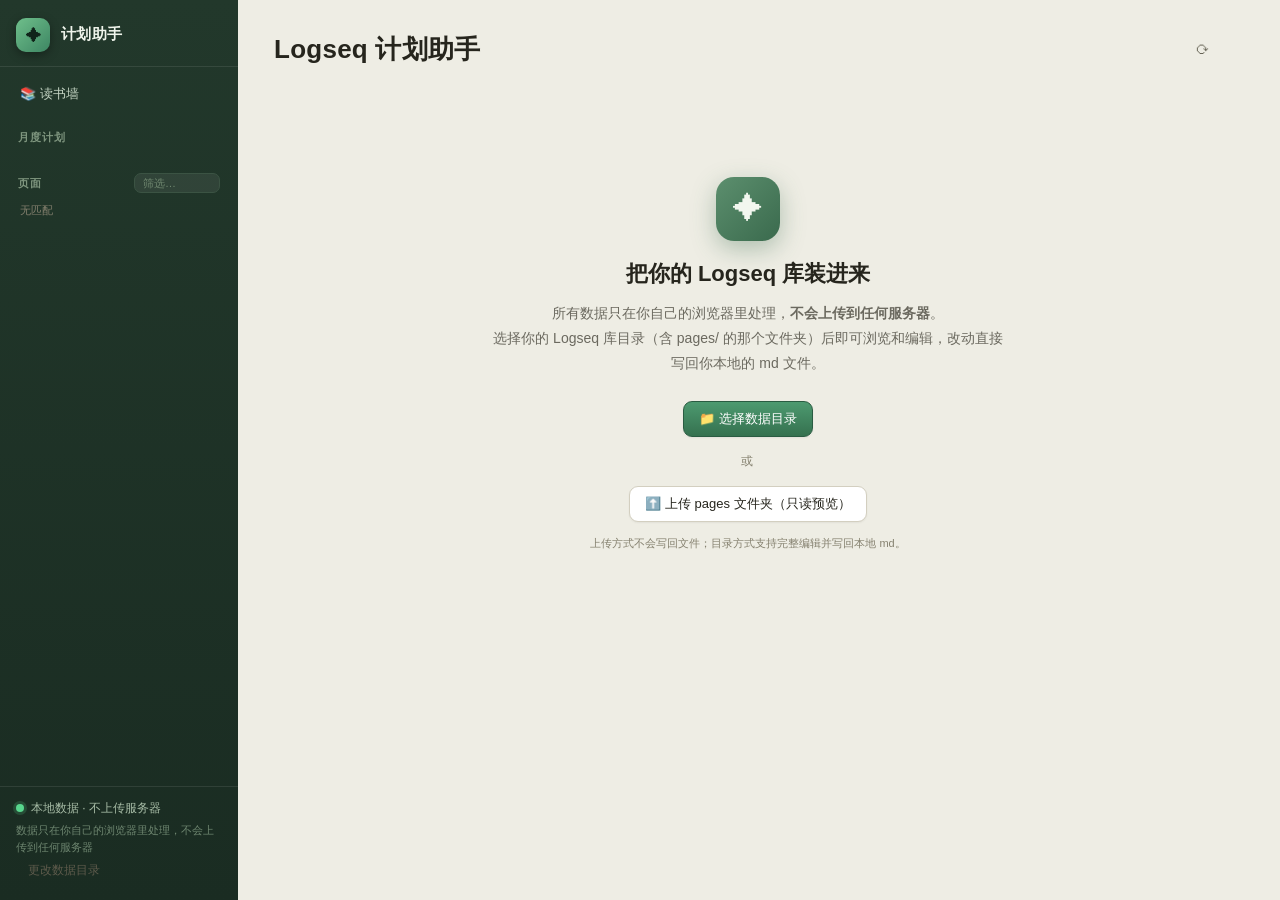
==== docs/index.html @ effbbf18 "静态模式：纯浏览器端运行（parser.js/static.js），数据不上传；目录选择/上传两种方式；模板加三联小宇宙+生成去重；docs/ 供 GitHub Pages" ====
<!DOCTYPE html>
<html lang="zh-CN">
<head>
<meta charset="UTF-8">
<meta name="viewport" content="width=device-width, initial-scale=1.0">
<title>Logseq 计划助手</title>
<link rel="stylesheet" href="./style.css">
</head>
<body>
<div id="app">
  <aside id="sidebar">
    <div class="logo">
      <span class="logo-dot">✦</span>
      <div>
        <div class="logo-title">计划助手</div>
        <div class="logo-sub" id="graphName"></div>
      </div>
    </div>
    <nav>
      <div class="nav-group">
        <button class="nav-item" id="navBooks">📚 读书墙</button>
      </div>
      <div class="nav-group">
        <div class="nav-label">月度计划</div>
        <div id="monthList"></div>
      </div>
      <div class="nav-group">
        <div class="nav-label">页面 <input id="pageFilter" placeholder="筛选…"></div>
        <div id="pageList"></div>
      </div>
    </nav>
    <div class="sidebar-foot">
      <div class="sync-line"><span class="sync-dot" id="syncDot"></span><span id="syncText">已连接，自动同步</span></div>
      <div class="muted-small">数据只在你自己的浏览器里处理，不会上传到任何服务器</div>
      <button id="btnChangeData" class="btn small ghost" hidden>更改数据目录</button>
    </div>
  </aside>

  <main id="main">
    <header id="pageHead">
      <div class="head-titles">
        <h1 id="pageTitle">加载中…</h1>
        <div id="pageMeta" class="page-meta"></div>
      </div>
      <div class="head-actions">
        <button id="btnReload" class="btn ghost icon" title="刷新">⟳</button>
        <button id="btnDeletePage" class="btn ghost danger" title="删除此页面（自动备份）">删除页面</button>
        <button id="btnOpenLogseq" class="btn ghost" title="用 Logseq 应用打开此页">在 Logseq 中打开</button>
        <button id="btnGen" class="btn primary">✚ 生成新月计划</button>
      </div>
    </header>
    <div id="banner"></div>
    <div id="content"></div>
  </main>
</div>

<dialog id="genDialog">
  <h3>生成新月计划</h3>
  <p class="muted">根据 <b>月计划模板</b> 新建：模板内容 + 可选携带的未完成事项。模板改了，新计划自动用最新的。</p>
  <div class="form-row">
    <label>携带未完成事项（来自哪个月，可选）</label>
    <select id="genSource"></select>
  </div>
  <div class="form-row">
    <label>目标月份（新建）</label>
    <input id="genTarget" placeholder="YYYY-MM" autocomplete="off">
  </div>
  <div class="form-row">
    <label class="check"><input type="checkbox" id="genClean" checked> 清理未关闭的 CLOCK 记录</label>
  </div>
  <div id="genPreview" class="gen-preview" hidden></div>
  <div id="genOverwrite" class="form-row warn" hidden>
    <label class="check"><input type="checkbox" id="genOverwriteChk"> 目标月份已存在，确认覆盖（旧文件自动备份到 logseq/bak/pages/）</label>
  </div>
  <div class="dialog-actions">
    <button class="btn ghost" id="genCancel">取消</button>
    <button class="btn" id="genPreviewBtn">预览</button>
    <button class="btn primary" id="genGo" disabled>生成</button>
  </div>
</dialog>

<div id="statusMenu" class="menu" hidden></div>
<div id="toast" hidden></div>
<input type="file" id="dirInput" webkitdirectory multiple hidden>

<script src="./parser.js"></script>
<script src="./static.js"></script>
<script>window.STATIC_MODE = true;</script>
<script src="./app.js"></script>
</body>
</html>
---- docs/style.css ----
* { box-sizing: border-box; margin: 0; padding: 0; }
:root {
  --bg: #eeede4;
  --panel: #ffffff;
  --border: #e3e0d3;
  --border-strong: #d3cfc0;
  --text: #26251d;
  --muted: #85816f;
  --accent: #3d8663;
  --accent-dark: #2d6648;
  --accent-soft: #e4f0e6;
  --red: #b8543f;
  --now: #22945c;
  --doing: #d98324;
  --todo: #3d74d9;
  --later: #85816f;
  --done: #a29e8e;
  --shadow-sm: 0 1px 2px rgba(35,42,32,.06);
  --shadow-md: 0 4px 14px rgba(35,42,32,.09);
  --shadow-lg: 0 18px 50px rgba(35,42,32,.2);
}
html { scrollbar-gutter: stable; }
body {
  font-family: -apple-system, "PingFang SC", "Helvetica Neue", "Microsoft YaHei", sans-serif;
  font-size: 14px;
  color: var(--text);
  background: var(--bg);
  -webkit-font-smoothing: antialiased;
}
a { color: var(--todo); text-decoration: none; }
a:hover { text-decoration: underline; }
button { font-family: inherit; }
::-webkit-scrollbar { width: 10px; height: 10px; }
::-webkit-scrollbar-thumb { background: #cfcbb9; border-radius: 8px; border: 2px solid var(--bg); }
::-webkit-scrollbar-track { background: transparent; }

#app { display: flex; min-height: 100vh; }

/* ---------- 侧边栏（深色，与主区形成对比） ---------- */
#sidebar {
  width: 238px;
  flex: none;
  background: linear-gradient(180deg, #22382b 0%, #1a2c22 100%);
  display: flex;
  flex-direction: column;
  position: sticky;
  top: 0;
  height: 100vh;
  overflow-y: auto;
}
#sidebar::-webkit-scrollbar-thumb { background: #3a5343; border: 2px solid #1a2c22; }
.logo {
  display: flex; align-items: center; gap: 11px;
  padding: 18px 16px 14px;
  border-bottom: 1px solid rgba(255,255,255,.09);
}
.logo-dot {
  width: 34px; height: 34px; border-radius: 10px; flex: none;
  display: flex; align-items: center; justify-content: center;
  background: linear-gradient(135deg, #6fbf8b, #3d8663);
  color: #10241a; font-size: 15px; font-weight: 800;
  box-shadow: 0 3px 10px rgba(0,0,0,.35);
}
.logo-title { font-weight: 800; font-size: 15px; letter-spacing: .02em; color: #f0f5ec; }
.logo-sub { font-size: 11px; color: #8fa694; margin-top: 1px; }
nav { flex: 1; padding: 12px 10px; }
.nav-group { margin-bottom: 16px; }
.nav-label {
  font-size: 11px; color: #7f967f; text-transform: uppercase;
  letter-spacing: .08em; padding: 6px 8px 6px; font-weight: 700;
  display: flex; justify-content: space-between; align-items: center; gap: 6px;
}
.nav-label input {
  border: 1px solid #3b5343; border-radius: 7px;
  padding: 3px 8px; font-size: 11px; width: 86px;
  background: rgba(255,255,255,.07); color: #dbe6d9; outline: none;
  transition: border .15s;
}
.nav-label input::placeholder { color: #6f876f; }
.nav-label input:focus { border-color: #6fbf8b; }
.nav-item {
  display: flex; align-items: center; gap: 6px;
  width: 100%; text-align: left;
  padding: 5px 10px; margin: 1px 0; border: none; background: none;
  border-radius: 8px; cursor: pointer; font-size: 13px; color: #c3d3c2;
  text-decoration: none;
  transition: background .12s, transform .12s, color .12s;
}
.nav-item:hover { background: rgba(255,255,255,.08); color: #eaf2e8; text-decoration: none; }
.nav-item:active { transform: scale(.98); }
.nav-item.active {
  background: rgba(111,191,139,.16); color: #ffffff; font-weight: 700;
  box-shadow: inset 3px 0 0 #6fbf8b;
}
.dot {
  width: 7px; height: 7px; border-radius: 50%;
  background: #58d68d; margin-left: auto; flex: none;
  box-shadow: 0 0 0 3px rgba(88,214,141,.18);
}
.m-name { flex: 1; }
.year {
  font-size: 11px; color: #7f967f; padding: 10px 10px 3px; font-weight: 800;
  display: flex; align-items: center; gap: 8px;
}
.year::after { content: ""; flex: 1; height: 1px; background: rgba(255,255,255,.12); }
.sidebar-foot {
  padding: 12px 16px 16px; font-size: 11px; color: #7f967f;
  border-top: 1px solid rgba(255,255,255,.09); line-height: 1.6;
}
.sync-line { display: flex; align-items: center; gap: 7px; font-size: 12px; color: #a7bca6; margin-bottom: 4px; }
.sync-dot { width: 8px; height: 8px; border-radius: 50%; background: #5a705c; flex: none; }
.sync-dot.on { background: #58d68d; box-shadow: 0 0 0 3px rgba(88,214,141,.18); }
.sync-dot.off { background: #e0705a; box-shadow: 0 0 0 3px rgba(224,112,90,.2); }
.muted-small { color: var(--muted); font-size: 11px; }
.sidebar-foot .muted-small { color: #6d856f; }

/* ---------- 主区 ---------- */
#main { flex: 1; min-width: 0; padding: 26px 36px 80px; max-width: 1020px; }
#pageHead {
  display: flex; justify-content: space-between; align-items: flex-start; gap: 16px;
  margin-bottom: 20px;
  position: sticky; top: 0; z-index: 10;
  background: linear-gradient(180deg, var(--bg) 82%, transparent);
  padding: 6px 0 12px;
}
.head-titles { position: relative; min-width: 0; }
#pageTitle { font-size: 26px; font-weight: 800; letter-spacing: .01em; }
.title-suffix { color: var(--muted); font-weight: 600; font-size: 18px; }
.page-meta { margin-top: 8px; display: flex; gap: 8px; flex-wrap: wrap; align-items: center; }
.meta-chip {
  font-size: 12px; font-weight: 600; color: #5d5a4b;
  background: var(--panel); border: 1px solid var(--border-strong);
  padding: 3px 11px; border-radius: 20px; box-shadow: var(--shadow-sm);
}
.meta-chip.link { cursor: pointer; transition: all .15s; }
.meta-chip.link:hover { transform: translateY(-1px); box-shadow: var(--shadow-md); border-color: var(--accent); }
#metaPanel {
  position: absolute; top: calc(100% + 8px); left: 0; z-index: 60;
  width: min(600px, 92vw); max-height: 340px; overflow-y: auto;
  background: var(--panel); border: 1px solid var(--border); border-radius: 13px;
  box-shadow: var(--shadow-lg); padding: 8px;
  animation: fadein .15s ease;
}
.mp-title { font-size: 11px; font-weight: 800; color: var(--muted); padding: 4px 8px 7px; letter-spacing: .06em; }
.mp-row { display: flex; align-items: baseline; gap: 8px; padding: 6px 8px; border-radius: 8px; cursor: pointer; }
.mp-row:hover { background: var(--bg); }
.mp-text { flex: 1; min-width: 0; overflow: hidden; text-overflow: ellipsis; white-space: nowrap; font-size: 13px; }
.mp-sec { flex: none; font-size: 11px; color: var(--muted); background: var(--bg); border-radius: 5px; padding: 1px 6px; }
.mp-empty { padding: 10px; color: var(--muted); font-size: 12.5px; }
@keyframes flashblock { 0% { background-color: rgba(61,134,99,.22); } 100% { background-color: transparent; } }
.block.flash .task, .block.flash .plainline { animation: flashblock 1.6s ease; }
.meta-chip.on { color: #1d7a4a; background: #ddf2e3; border-color: #b9dfc5; }
.meta-chip.ok { color: #56604f; background: #eceee2; border-color: #d6dac4; }
.meta-chip.passive {
  color: #8a8674; background: transparent; border: 1px dashed var(--border-strong);
  box-shadow: none;
}
.head-actions { display: flex; gap: 8px; flex: none; }

.btn {
  border: 1px solid var(--border-strong); background: var(--panel); color: var(--text);
  padding: 8px 15px; border-radius: 9px; cursor: pointer; font-size: 13px;
  box-shadow: var(--shadow-sm);
  transition: all .15s;
}
.btn:hover { background: #f6f4ec; transform: translateY(-1px); box-shadow: var(--shadow-md); }
.btn:active { transform: translateY(0); }
.btn.primary {
  background: linear-gradient(180deg, #4d9a70, #35714f);
  border-color: #2a5c42; color: #fff;
}
.btn.primary:hover { background: linear-gradient(180deg, #448d65, #2d6648); }
.btn.primary:disabled { opacity: .5; cursor: not-allowed; transform: none; }
.btn.ghost { background: transparent; box-shadow: none; border-color: transparent; color: #5d5a4b; }
.btn.ghost:hover { background: rgba(38,37,29,.06); box-shadow: none; transform: none; }
.btn.icon { padding: 8px 11px; font-size: 15px; line-height: 1; }
.btn.small { padding: 4px 11px; font-size: 12px; }
.btn.danger { color: var(--red); }
.btn.danger:hover { background: #fce4dc; color: var(--red); box-shadow: none; transform: none; }

.banner {
  background: linear-gradient(180deg, #fdf4dc, #fbf2da);
  border: 1px solid #ecdfb4;
  padding: 12px 16px; border-radius: 12px; margin-bottom: 18px;
  display: flex; align-items: center; gap: 12px; font-size: 13.5px;
  box-shadow: var(--shadow-sm);
}

/* ---------- 分区卡片（顶部彩色边条区分板块） ---------- */
#content { animation: fadein .25s ease; }
@keyframes fadein { from { opacity: 0; transform: translateY(4px); } to { opacity: 1; transform: none; } }
section {
  --sec: #3d8663;
  --sec-ink: #2d6648;
  background: var(--panel);
  border: 1px solid var(--border);
  border-top: 3px solid var(--sec);
  border-radius: 13px;
  padding: 14px 18px 10px;
  margin-bottom: 20px;
  box-shadow: 0 1px 4px rgba(35,42,32,.06);
}
section.no-title { border-top-color: var(--border-strong); }
section h2 {
  font-size: 17px; font-weight: 800; color: var(--sec-ink);
  display: flex; align-items: center; gap: 8px;
  padding-bottom: 8px; margin-bottom: 8px;
  border-bottom: 1px solid var(--border);
}
section h2::before {
  content: ""; width: 8px; height: 8px; border-radius: 3px;
  background: var(--sec); flex: none;
}
.sec-badge {
  font-size: 11px; font-weight: 700; color: var(--sec-ink);
  background: rgba(0,0,0,.055);
  border-radius: 12px; padding: 2px 9px;
}
.sec-badge.all-done { color: #fff; background: var(--sec); }
section h3 {
  font-size: 12.5px; color: var(--sec-ink); opacity: .85;
  margin: 14px 0 6px; font-weight: 800; letter-spacing: .04em;
  display: flex; align-items: center; gap: 6px;
}
section h3::before { content: ""; width: 4px; height: 4px; border-radius: 2px; background: var(--sec); }

.block { position: relative; border-radius: 10px; }
.block .task,
.block .plainline {
  display: flex; align-items: baseline; gap: 9px;
  padding: 6px 10px; border-radius: 10px; line-height: 1.6;
  transition: background .12s;
}
.block:hover .task,
.block:hover .plainline { background: #f6f5ec; }
.block.is-done { opacity: .5; }
.block.is-done .task-text { text-decoration: line-through; text-decoration-color: rgba(38,37,29,.4); }
.task-text { flex: 1; min-width: 0; overflow-wrap: anywhere; font-size: 14.5px; }
.task-text a.ext { color: #75889e; word-break: break-all; }
.task-text a.wikilink { color: var(--sec-ink, var(--accent-dark)); font-weight: 600; }
.plainline .task-text { color: #55523f; font-size: 13.5px; }

/* 状态标签：提高饱和度与描边 */
.chip {
  flex: none; font-size: 11px; font-weight: 800; letter-spacing: .05em;
  padding: 2px 9px; border-radius: 6px; cursor: pointer; user-select: none;
  border: 1px solid transparent; transform: translateY(-1px);
  transition: filter .12s, transform .12s;
}
.chip:hover { filter: brightness(.94); transform: translateY(-1px) scale(1.05); }
.st-NOW { background: #d7f2e1; color: #0f7a44; box-shadow: inset 0 0 0 1px rgba(34,148,92,.35); }
.st-DOING { background: #fdeacc; color: #a15c07; box-shadow: inset 0 0 0 1px rgba(217,131,36,.4); }
.st-TODO { background: #e0ebfc; color: #2258ad; box-shadow: inset 0 0 0 1px rgba(61,116,217,.4); }
.st-LATER { background: #eceada; color: #625e4b; box-shadow: inset 0 0 0 1px rgba(133,129,111,.45); }
.st-DONE { background: #eceada; color: #a29e8e; }
.st-WAITING { background: #f1e5fa; color: #7d4cae; box-shadow: inset 0 0 0 1px rgba(125,76,174,.35); }
.st-CANCELED { background: #fce4dc; color: #a84a33; box-shadow: inset 0 0 0 1px rgba(184,84,63,.35); }
.st-none { background: transparent; color: var(--muted); border-color: var(--border-strong); }
.prio {
  flex: none; font-size: 10px; font-weight: 800;
  color: #625e4b; background: #eceada;
  border-radius: 5px; padding: 1px 6px; transform: translateY(-1px);
}
.prio.p-A {
  color: #fff; font-size: 10.5px;
  background: linear-gradient(180deg, #d4684f, #b0432e);
  box-shadow: 0 1px 5px rgba(176,67,46,.45);
}
.block.high-prio .task {
  box-shadow: inset 3px 0 0 var(--red);
  background: rgba(184,84,63,.05);
  border-radius: 0 10px 10px 0;
}
.block.high-prio .task-text { font-weight: 600; }
.pv-sec {
  display: inline-block; font-size: 11px; color: var(--muted);
  background: var(--bg); border-radius: 5px; padding: 0 6px; margin-right: 6px;
}
a.wikilink { cursor: pointer; }
.task-sub {
  margin: -2px 0 6px 36px; color: #635f4c; font-size: 12.5px;
  line-height: 1.7; overflow-wrap: anywhere;
  padding-left: 10px; border-left: 2px solid var(--border);
}

/* 折叠笔记行样式：圆点代替原始横杠 */
.plain-line { position: relative; }
.pl-item { padding-left: 15px; }
.pl-item::before {
  content: ""; position: absolute; left: 2px; top: .62em;
  width: 5px; height: 5px; border-radius: 50%;
  background: #b9b5a1;
}
section .pl-item::before { background: var(--sec, #b9b5a1); opacity: .55; }
.pl-num .pl-no { color: var(--muted); font-weight: 700; margin-right: 7px; }
.pl-cont { padding-left: 15px; color: #7c7867; }
/* 折叠笔记单行删除 */
.plain-line { padding-right: 26px; }
.pl-del {
  position: absolute; right: 2px; top: 50%; transform: translateY(-50%);
  width: 20px; height: 20px; border: none; border-radius: 6px;
  background: #fff; color: #8a8674; cursor: pointer; font-size: 10px; line-height: 1;
  opacity: 0; transition: opacity .15s, background .15s;
  box-shadow: 0 0 0 1px var(--border);
}
.plain-line:hover .pl-del { opacity: 1; }
.pl-del:hover { background: #fce4dc; color: var(--red); }

/* 悬浮操作 */
.row-actions {
  position: absolute; right: 8px; top: 5px;
  display: flex; gap: 3px;
  opacity: 0; transition: opacity .15s;
}
.block:hover .row-actions { opacity: 1; }
.ra {
  width: 24px; height: 24px; border: none; border-radius: 7px;
  background: #fff; color: #625e4b; cursor: pointer; font-size: 12px;
  box-shadow: var(--shadow-sm), 0 0 0 1px var(--border);
  transition: all .12s;
}
.ra:hover { background: var(--accent-soft); color: var(--accent-dark); }
.ra-del:hover { background: #fce4dc; color: var(--red); }

/* 行内编辑器 */
.editor {
  margin: 6px 0 12px; padding: 10px;
  background: #fdfcf8; border: 1px solid var(--sec);
  border-radius: 12px; box-shadow: var(--shadow-md);
}
.editor textarea {
  width: 100%; min-height: 56px; resize: vertical;
  border: none; outline: none; font: inherit; font-size: 14px;
  color: var(--text); background: transparent; line-height: 1.6;
}
.editor-actions { display: flex; align-items: center; gap: 8px; justify-content: flex-end; margin-top: 8px; }
.editor-actions .muted-small { margin-right: auto; }

/* 置顶高优卡片 */
section.pin { border-top-color: var(--red); }
section.pin h2 { color: #9c3f2c; }
section.pin h2::before { background: var(--red); }
.pin-badge { color: #fff !important; background: var(--red) !important; }
.pin-row { font-size: 14px; }
.pin-row .mp-text { font-weight: 600; white-space: normal; }

/* markdown 图片 */
.md-img {
  display: block; max-width: min(460px, 100%); height: auto;
  border-radius: 8px; margin: 6px 0;
  border: 1px solid var(--border);
}

/* 读书墙 */
.books-hero { text-align: center; padding: 30px 0 18px; }
.big-unit { font-size: 20px; font-weight: 700; color: var(--muted); margin-left: 6px; }
.year-chips { margin-top: 14px; display: flex; justify-content: center; gap: 6px; flex-wrap: wrap; }
.year-chip { cursor: pointer; background: var(--panel); border: 1px solid var(--border-strong); }
.year-chip.active { background: var(--accent-soft); color: var(--accent-dark); border-color: var(--accent); }
.book-wall {
  display: grid; grid-template-columns: repeat(auto-fill, minmax(210px, 1fr));
  gap: 12px; margin-top: 16px;
}
.book-card {
  display: block; background: var(--panel); border: 1px solid var(--border);
  border-left: 3px solid #7a5bc4; border-radius: 11px; padding: 11px 13px;
  text-decoration: none; color: var(--text); box-shadow: var(--shadow-sm);
  transition: all .15s; overflow: hidden;
}
.book-card:hover { transform: translateY(-2px); box-shadow: var(--shadow-md); text-decoration: none; }
.book-card:nth-child(3n) { border-left-color: #3b74d1; }
.book-card:nth-child(3n+1) { border-left-color: #7a5bc4; }
.book-card:nth-child(3n+2) { border-left-color: #3f9160; }
.bc-month { font-size: 11px; color: var(--muted); margin-bottom: 5px; }
.bc-title {
  font-size: 13.5px; font-weight: 600; line-height: 1.5;
  display: -webkit-box; -webkit-line-clamp: 3; -webkit-box-orient: vertical; overflow: hidden;
}
.bc-title a { pointer-events: none; }

/* 静态模式欢迎页 */
.welcome { text-align: center; padding: 70px 20px; max-width: 560px; margin: 0 auto; }
.w-logo {
  width: 64px; height: 64px; margin: 0 auto 18px; border-radius: 18px;
  display: flex; align-items: center; justify-content: center;
  background: linear-gradient(135deg, #5c8f6e, #3a6a4d);
  color: #f2f7ef; font-size: 30px; box-shadow: 0 8px 24px rgba(58,106,77,.35);
}
.welcome h2 { font-size: 22px; font-weight: 800; margin-bottom: 12px; }
.w-desc { color: #6b695f; line-height: 1.8; font-size: 14px; margin-bottom: 24px; }
.w-or { color: var(--muted); font-size: 12px; margin: 16px 0; letter-spacing: .2em; }
.w-hint { margin-top: 14px; }

/* 添加条 */
.add-bar { margin-top: 6px; border-top: 1px dashed var(--border); padding-top: 6px; }
.add-btn {
  border: none; background: none; color: var(--muted);
  font-size: 12.5px; cursor: pointer; padding: 5px 10px; border-radius: 8px;
  transition: all .15s;
}
.add-btn:hover { background: var(--accent-soft); color: var(--accent-dark); }
.add-form {
  display: flex; gap: 8px; align-items: center;
  background: #fdfcf8; border: 1px solid var(--border-strong);
  padding: 8px 10px; border-radius: 12px; box-shadow: var(--shadow-sm);
  margin: 4px 0;
}
.add-form[hidden] { display: none; }
.add-form select {
  border: 1px solid var(--border); border-radius: 8px; padding: 5px 6px;
  font-size: 12px; background: var(--bg); flex: none;
}
.add-form input {
  flex: 1; border: none; outline: none; font: inherit; font-size: 13.5px;
  background: transparent; color: var(--text);
}

/* 模板折叠 */
.plain-inline .plain-line { color: #55523f; line-height: 1.65; padding-left: 10px; }
.plain-details { margin: 6px 0; }
.plain-details summary {
  cursor: pointer; font-size: 12.5px; color: #625e4b;
  padding: 5px 12px; border-radius: 8px;
  background: #f1efe3;
  border: 1px solid var(--border);
  display: inline-block; transition: all .15s; user-select: none;
}
.plain-details summary:hover { color: var(--sec-ink); border-color: var(--sec); box-shadow: var(--shadow-sm); }
.plain-details[open] summary { border-radius: 8px 8px 0 0; }
.plain-details .plain-body {
  margin-top: 0; padding: 12px 16px;
  background: #fbfaf4; border: 1px solid var(--border);
  border-radius: 0 0 10px 10px;
}
.plain-details .plain-line { color: #55523f; line-height: 1.7; font-size: 13px; }

/* ---------- 弹窗 ---------- */
dialog {
  border: 1px solid var(--border); border-radius: 16px;
  padding: 24px 26px; width: 540px; max-width: 92vw; max-height: 85vh; overflow-y: auto;
  box-shadow: var(--shadow-lg);
}
dialog::backdrop { background: rgba(30,36,28,.45); backdrop-filter: blur(2px); }
dialog h3 { font-size: 18px; margin-bottom: 4px; font-weight: 800; }
dialog .muted { color: var(--muted); font-size: 12.5px; margin-bottom: 16px; }
.form-row { margin: 13px 0; }
.form-row > label:first-child { display: block; font-size: 12px; color: var(--muted); margin-bottom: 6px; font-weight: 600; }
.form-row select, .form-row input:not([type="checkbox"]) {
  width: 100%; padding: 9px 12px; border: 1px solid var(--border-strong);
  border-radius: 9px; font-size: 14px; background: var(--panel); font-family: inherit;
  outline: none; transition: border .15s, box-shadow .15s;
}
.form-row select:focus, .form-row input:focus { border-color: var(--accent); box-shadow: 0 0 0 3px rgba(61,134,99,.14); }
label.check { display: flex; align-items: center; gap: 8px; font-size: 13px; cursor: pointer; }
label.check input { accent-color: var(--accent); }
.form-row.warn { color: var(--red); }
.gen-preview {
  border: 1px solid var(--border); border-radius: 12px;
  padding: 14px 16px; margin: 12px 0; background: var(--bg); font-size: 13px;
  animation: fadein .2s ease;
}
.pv-row { margin: 4px 0; }
.pv-row.ok { color: var(--accent-dark); font-weight: 600; }
.pv-row.bad { color: var(--muted); }
.pv-details { margin-top: 10px; }
.pv-details summary { cursor: pointer; color: var(--muted); font-size: 12px; }
.pv-details ul { margin: 6px 0 0 20px; line-height: 1.9; }
.dialog-actions { display: flex; justify-content: flex-end; gap: 8px; margin-top: 18px; }

/* ---------- 状态菜单 / toast ---------- */
.menu {
  position: fixed; z-index: 100;
  background: var(--panel); border: 1px solid var(--border); border-radius: 12px;
  box-shadow: var(--shadow-lg); padding: 5px; min-width: 128px;
  animation: fadein .12s ease;
}
.sm-item { padding: 5px 10px; border-radius: 8px; cursor: pointer; }
.sm-item:hover { background: var(--bg); }
.sm-item.cur { background: var(--accent-soft); }
#toast {
  position: fixed; bottom: 30px; left: 50%; transform: translateX(-50%);
  background: #2b2f28; color: #fff; padding: 10px 20px; border-radius: 11px;
  font-size: 13px; z-index: 200; box-shadow: var(--shadow-lg);
}
#toast.err { background: #a4432f; }
#toast.pop { animation: toastin .2s ease; }
@keyframes toastin { from { opacity: 0; transform: translateX(-50%) translateY(8px); } to { opacity: 1; transform: translateX(-50%); } }
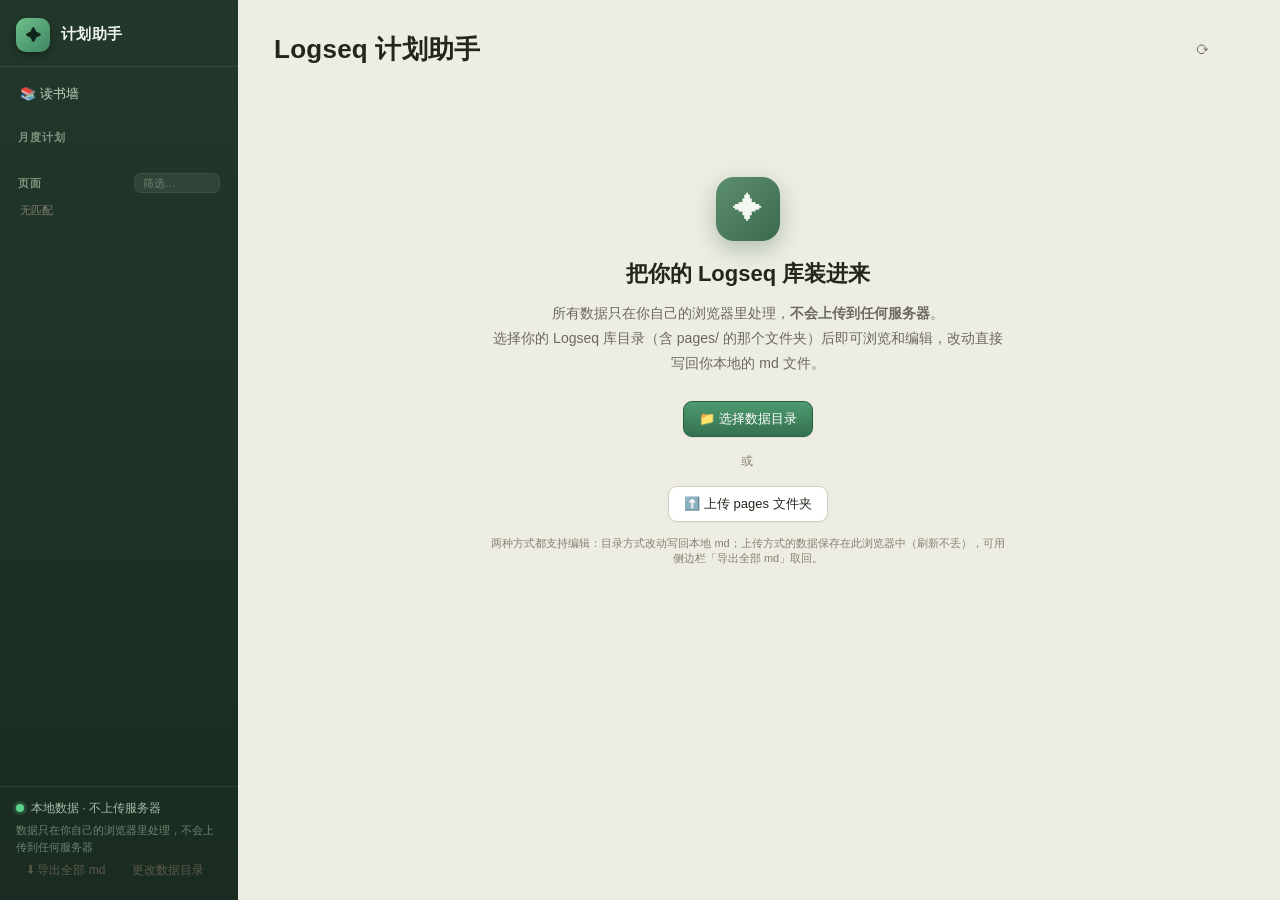
==== commit ce163032: "生成不再要求先预览；上传模式持久化到 IndexedDB（刷新不丢、可编辑）+ 导出全部 md；EXISTS 响应带 targetExists" ====
--- a/docs/index.html
+++ b/docs/index.html
@@ -32,6 +32,7 @@
     <div class="sidebar-foot">
       <div class="sync-line"><span class="sync-dot" id="syncDot"></span><span id="syncText">已连接，自动同步</span></div>
       <div class="muted-small">数据只在你自己的浏览器里处理，不会上传到任何服务器</div>
+      <button id="btnExportAll" class="btn small ghost" hidden>⬇︎ 导出全部 md</button>
       <button id="btnChangeData" class="btn small ghost" hidden>更改数据目录</button>
     </div>
   </aside>
@@ -43,6 +44,7 @@
         <div id="pageMeta" class="page-meta"></div>
       </div>
       <div class="head-actions">
+        <button id="btnDownload" class="btn ghost" hidden title="下载此页为 .md">⬇︎ 此页</button>
         <button id="btnReload" class="btn ghost icon" title="刷新">⟳</button>
         <button id="btnDeletePage" class="btn ghost danger" title="删除此页面（自动备份）">删除页面</button>
         <button id="btnOpenLogseq" class="btn ghost" title="用 Logseq 应用打开此页">在 Logseq 中打开</button>
